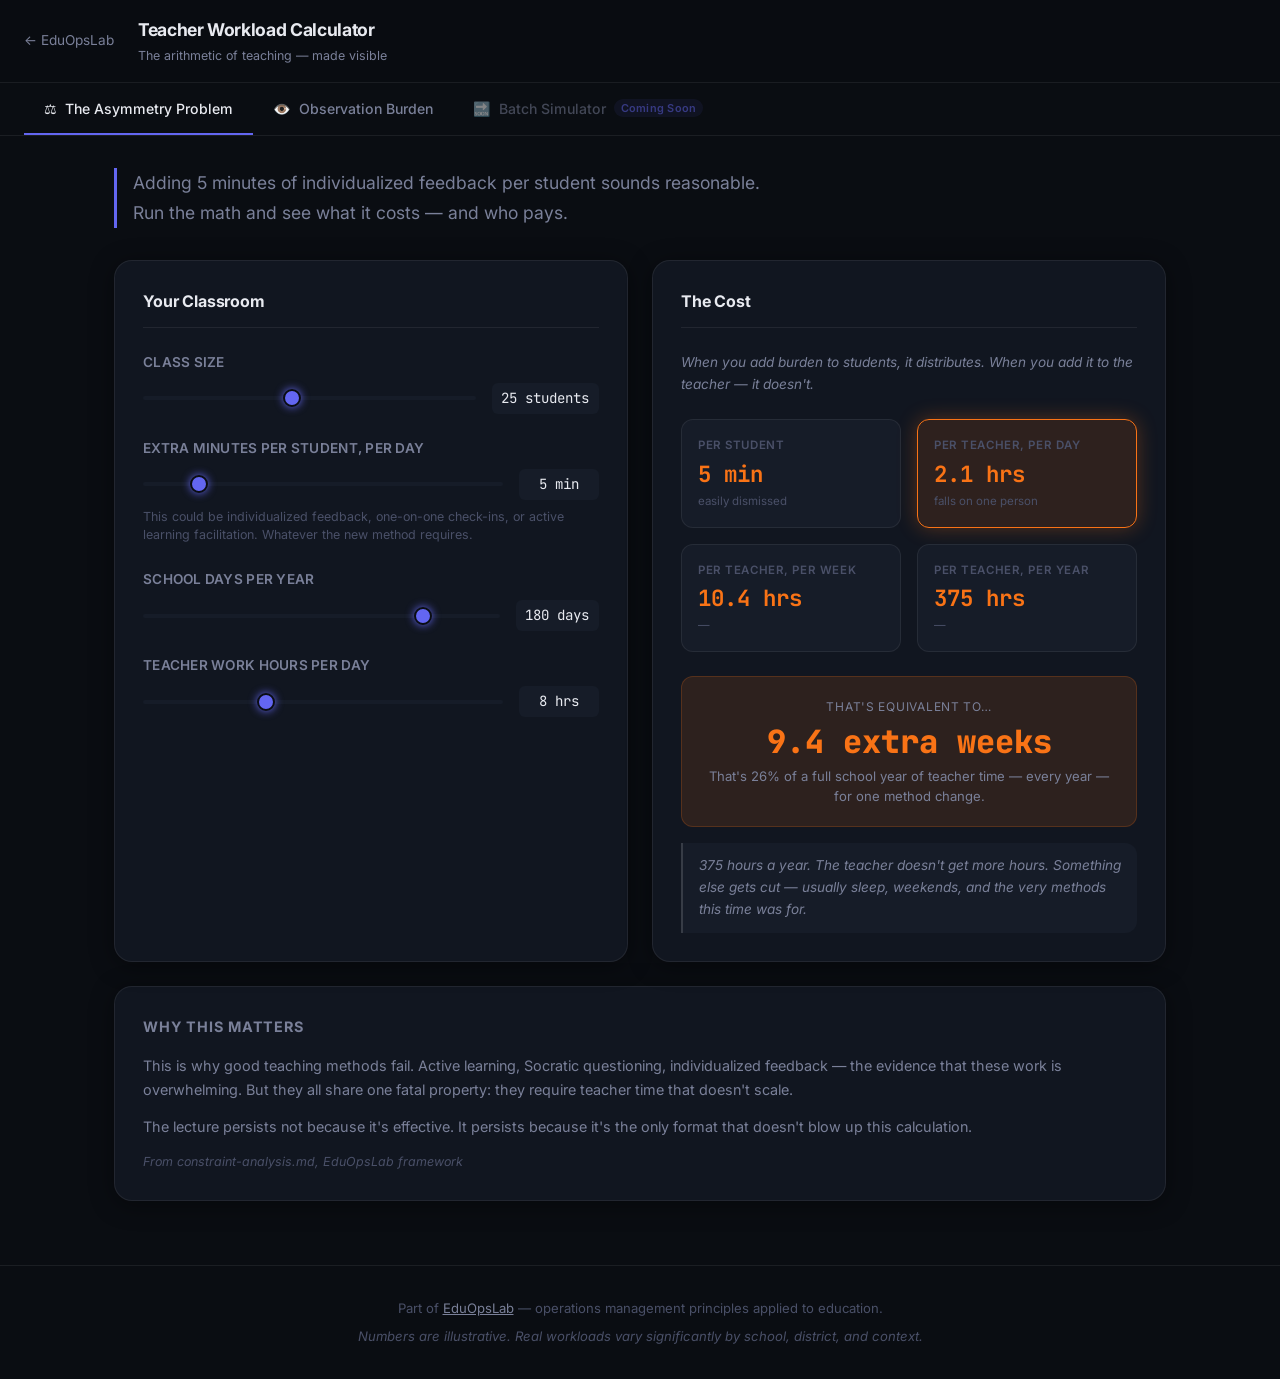
==== apps/workload-calculator/index.html @ 5784f676 "FEAT: add Workload Calculator app (asymmetry + observation burden)" ====
<!--Copyright (c) 2026 Mustafa Uzumeri. All rights reserved.-->
<!DOCTYPE html>
<html lang="en">
<head>
  <meta charset="UTF-8" />
  <meta name="viewport" content="width=device-width, initial-scale=1.0" />
  <title>Teacher Workload Calculator — EduOpsLab</title>
  <meta name="description" content="Calculate the real arithmetic of teacher workload — and what micro-process tools can do about it." />
  <link rel="preconnect" href="https://fonts.googleapis.com" />
  <link rel="preconnect" href="https://fonts.gstatic.com" crossorigin />
  <link href="https://fonts.googleapis.com/css2?family=Inter:wght@300;400;500;600;700;800;900&family=JetBrains+Mono:wght@400;600&display=swap" rel="stylesheet" />
  <link rel="stylesheet" href="style.css" />
</head>
<body>
  <header class="app-header">
    <a class="back-link" href="../../index.html">← EduOpsLab</a>
    <div class="header-title">
      <h1>Teacher Workload Calculator</h1>
      <p class="header-sub">The arithmetic of teaching — made visible</p>
    </div>
  </header>

  <nav class="tab-nav" role="tablist">
    <button class="tab-btn active" data-tab="asymmetry" role="tab" aria-selected="true" id="tab-asymmetry">
      <span class="tab-icon">⚖️</span>
      <span class="tab-label">The Asymmetry Problem</span>
    </button>
    <button class="tab-btn" data-tab="observation" role="tab" aria-selected="false" id="tab-observation">
      <span class="tab-icon">👁️</span>
      <span class="tab-label">Observation Burden</span>
    </button>
    <button class="tab-btn coming-soon" disabled role="tab" aria-disabled="true" id="tab-batch">
      <span class="tab-icon">🔜</span>
      <span class="tab-label">Batch Simulator</span>
      <span class="badge">Coming Soon</span>
    </button>
  </nav>

  <main class="app-main">

    <!-- ===== TAB 1: ASYMMETRY CALCULATOR ===== -->
    <section class="tab-panel active" id="panel-asymmetry" role="tabpanel" aria-labelledby="tab-asymmetry">
      <div class="panel-intro">
        <p class="panel-lede">Adding 5 minutes of individualized feedback per student sounds reasonable. Run the math and see what it costs — and who pays.</p>
      </div>

      <div class="calc-layout">
        <div class="inputs-card card">
          <h2 class="card-title">Your Classroom</h2>

          <div class="input-group">
            <label for="class-size">Class size</label>
            <div class="slider-row">
              <input type="range" id="class-size" min="5" max="50" value="25" step="1" />
              <output class="slider-output" id="class-size-out">25 students</output>
            </div>
          </div>

          <div class="input-group">
            <label for="extra-minutes">Extra minutes per student, per day</label>
            <div class="slider-row">
              <input type="range" id="extra-minutes" min="1" max="30" value="5" step="1" />
              <output class="slider-output" id="extra-minutes-out">5 min</output>
            </div>
            <p class="input-hint">This could be individualized feedback, one-on-one check-ins, or active learning facilitation. Whatever the new method requires.</p>
          </div>

          <div class="input-group">
            <label for="school-days">School days per year</label>
            <div class="slider-row">
              <input type="range" id="school-days" min="100" max="200" value="180" step="5" />
              <output class="slider-output" id="school-days-out">180 days</output>
            </div>
          </div>

          <div class="input-group">
            <label for="teacher-hours">Teacher work hours per day</label>
            <div class="slider-row">
              <input type="range" id="teacher-hours" min="6" max="12" value="8" step="0.5" />
              <output class="slider-output" id="teacher-hours-out">8 hrs</output>
            </div>
          </div>
        </div>

        <div class="results-card card">
          <h2 class="card-title">The Cost</h2>
          <p class="cost-note">When you add burden to students, it distributes. When you add it to the teacher — it doesn't.</p>

          <div class="metric-grid">
            <div class="metric burden">
              <div class="metric-label">Per student</div>
              <div class="metric-value" id="cost-per-student">5 min</div>
              <div class="metric-sub">easily dismissed</div>
            </div>
            <div class="metric burden highlight-metric">
              <div class="metric-label">Per teacher, per day</div>
              <div class="metric-value" id="cost-per-day">125 min</div>
              <div class="metric-sub">falls on one person</div>
            </div>
            <div class="metric burden">
              <div class="metric-label">Per teacher, per week</div>
              <div class="metric-value" id="cost-per-week">10.4 hrs</div>
              <div class="metric-sub">—</div>
            </div>
            <div class="metric burden">
              <div class="metric-label">Per teacher, per year</div>
              <div class="metric-value" id="cost-per-year">375 hrs</div>
              <div class="metric-sub">—</div>
            </div>
          </div>

          <div class="equivalence-block">
            <div class="equiv-label">That's equivalent to…</div>
            <div class="equiv-value" id="equiv-weeks">—</div>
            <div class="equiv-explanation" id="equiv-explanation">—</div>
          </div>

          <p class="insight-callout" id="asymmetry-insight">—</p>
        </div>
      </div>

      <div class="explainer card">
        <h3>Why this matters</h3>
        <p>This is why good teaching methods fail. Active learning, Socratic questioning, individualized feedback — the evidence that these work is overwhelming. But they all share one fatal property: they require teacher time that doesn't scale.</p>
        <p>The lecture persists not because it's effective. It persists because it's the only format that doesn't blow up this calculation.</p>
        <p class="explainer-source">From <em>constraint-analysis.md</em>, EduOpsLab framework</p>
      </div>
    </section>

    <!-- ===== TAB 2: OBSERVATION BURDEN ===== -->
    <section class="tab-panel" id="panel-observation" role="tabpanel" aria-labelledby="tab-observation">
      <div class="panel-intro">
        <p class="panel-lede">IEP documentation is mandatory, high-stakes, and unreasonably time-consuming. This calculator shows what it costs today — and what micro-process tools can recover.</p>
      </div>

      <div class="calc-layout">
        <div class="inputs-card card">
          <h2 class="card-title">Your Documentation Load</h2>

          <div class="input-group">
            <label for="obs-students">Number of students with IEP goals</label>
            <div class="slider-row">
              <input type="range" id="obs-students" min="1" max="30" value="8" step="1" />
              <output class="slider-output" id="obs-students-out">8 students</output>
            </div>
          </div>

          <div class="input-group">
            <label for="goals-per-student">IEP goals per student (average)</label>
            <div class="slider-row">
              <input type="range" id="goals-per-student" min="1" max="10" value="3" step="1" />
              <output class="slider-output" id="goals-per-student-out">3 goals</output>
            </div>
          </div>

          <div class="input-group">
            <label for="obs-per-goal">Observations needed per goal per week</label>
            <div class="slider-row">
              <input type="range" id="obs-per-goal" min="1" max="10" value="3" step="1" />
              <output class="slider-output" id="obs-per-goal-out">3 observations</output>
            </div>
          </div>

          <div class="divider-label">Time per observation</div>

          <div class="input-group">
            <label for="batch-obs-time">Traditional method <span class="method-tag batch-tag">batch</span></label>
            <div class="slider-row">
              <input type="range" id="batch-obs-time" min="2" max="20" value="10" step="1" />
              <output class="slider-output" id="batch-obs-time-out">10 min</output>
            </div>
            <p class="input-hint">Find your binder, locate the student, fill in the form, write a note, file it.</p>
          </div>

          <div class="input-group">
            <label for="micro-obs-time">Micro-process method <span class="method-tag micro-tag">flow</span></label>
            <div class="slider-row">
              <input type="range" id="micro-obs-time" min="0.5" max="5" value="1" step="0.5" />
              <output class="slider-output" id="micro-obs-time-out">1 min</output>
            </div>
            <p class="input-hint">4-tap flow on a phone during a natural pause. Student → Goal → Rating → Note. Done.</p>
          </div>
        </div>

        <div class="results-card card">
          <h2 class="card-title">The Numbers</h2>

          <div class="total-obs">
            <span class="total-label">Total observations per week</span>
            <span class="total-value" id="total-obs">72</span>
          </div>

          <div class="comparison-table">
            <div class="comparison-row header-row">
              <div></div>
              <div class="col-batch">Batch Method</div>
              <div class="col-micro">Micro-Process</div>
            </div>
            <div class="comparison-row">
              <div class="row-label">Hours/week</div>
              <div class="col-batch burden" id="batch-hrs-week">—</div>
              <div class="col-micro saving" id="micro-hrs-week">—</div>
            </div>
            <div class="comparison-row">
              <div class="row-label">Hours/month</div>
              <div class="col-batch burden" id="batch-hrs-month">—</div>
              <div class="col-micro saving" id="micro-hrs-month">—</div>
            </div>
            <div class="comparison-row">
              <div class="row-label">Hours/year</div>
              <div class="col-batch burden" id="batch-hrs-year">—</div>
              <div class="col-micro saving" id="micro-hrs-year">—</div>
            </div>
          </div>

          <div class="savings-block">
            <div class="savings-label">Time recovered per year</div>
            <div class="savings-value" id="hours-saved">—</div>
            <div class="savings-sub" id="days-saved">—</div>
          </div>

          <p class="insight-callout" id="obs-insight">—</p>
        </div>
      </div>

      <div class="explainer card">
        <h3>The design principle</h3>
        <p>The transaction cost of using the tool must be lower than the cognitive cost of not using it. If the tool demands a context switch — open laptop, navigate to app, fill out form — it's a batch interrupt. It steals time from the production process.</p>
        <p>The tool must fit inside the teacher's natural workflow like a reflex. The teacher contributes the high-value micro-judgment. The machine handles everything downstream.</p>
        <p class="explainer-source">From <em>micro-process design principles</em>, EduOpsLab framework</p>
      </div>
    </section>

    <!-- ===== TAB 3: COMING SOON ===== -->
    <section class="tab-panel" id="panel-batch" role="tabpanel" aria-labelledby="tab-batch">
      <div class="coming-soon-panel">
        <div class="cs-icon">📊</div>
        <h2>Batch Variability Simulator</h2>
        <p>An animated visualization showing what happens when students with different learning rates are forced through the same batch schedule.</p>
        <ul class="cs-features">
          <li>Configure N students with randomly distributed "processing times"</li>
          <li>Watch the batch move — some students bored, some drowning</li>
          <li>See WIP accumulation and defect compounding in real time</li>
          <li>Compare side-by-side: batch schedule vs. individual-paced flow</li>
        </ul>
        <p class="cs-note">The asymmetry and observation calculators lay the quantitative foundation. The batch simulator adds the visual argument for <em>why</em> batching fails — not just how much it costs.</p>
      </div>
    </section>

  </main>

  <footer class="app-footer">
    <p>Part of <a href="../../index.html">EduOpsLab</a> — operations management principles applied to education.</p>
    <p class="footer-note">Numbers are illustrative. Real workloads vary significantly by school, district, and context.</p>
  </footer>

  <script src="app.js"></script>
</body>
</html>
---- apps/workload-calculator/style.css ----
/* Copyright (c) 2026 Mustafa Uzumeri. All rights reserved. */

/* ============================================================
   TOKENS & RESET
   ============================================================ */
:root {
  --bg:           #0a0d12;
  --bg-card:      #111620;
  --bg-card-2:    #161c28;
  --border:       rgba(255,255,255,0.07);
  --border-hover: rgba(255,255,255,0.14);

  --text:         #e8eaf0;
  --text-muted:   #7a8099;
  --text-dim:     #4a5068;

  --burden:       #f97316;   /* orange — the cost */
  --burden-dim:   rgba(249,115,22,0.12);
  --burden-glow:  rgba(249,115,22,0.3);

  --save:         #14b8a6;   /* teal — the relief */
  --save-dim:     rgba(20,184,166,0.12);
  --save-glow:    rgba(20,184,166,0.3);

  --accent:       #6366f1;   /* indigo — UI accents */
  --accent-dim:   rgba(99,102,241,0.15);

  --radius:       12px;
  --radius-lg:    18px;
  --shadow:       0 4px 24px rgba(0,0,0,0.4);

  --mono:         'JetBrains Mono', monospace;
  --sans:         'Inter', system-ui, sans-serif;
}

*, *::before, *::after { box-sizing: border-box; margin: 0; padding: 0; }

html { font-size: 16px; scroll-behavior: smooth; }

body {
  font-family: var(--sans);
  background: var(--bg);
  color: var(--text);
  min-height: 100vh;
  line-height: 1.6;
  -webkit-font-smoothing: antialiased;
}

/* ============================================================
   HEADER
   ============================================================ */
.app-header {
  background: rgba(10,13,18,0.95);
  border-bottom: 1px solid var(--border);
  padding: 1rem 1.5rem;
  display: flex;
  align-items: center;
  gap: 1.5rem;
  position: sticky;
  top: 0;
  z-index: 100;
  backdrop-filter: blur(12px);
}

.back-link {
  color: var(--text-muted);
  text-decoration: none;
  font-size: 0.85rem;
  white-space: nowrap;
  transition: color 0.2s;
}
.back-link:hover { color: var(--text); }

.header-title h1 {
  font-size: 1.1rem;
  font-weight: 700;
  letter-spacing: -0.02em;
  color: var(--text);
}
.header-sub {
  font-size: 0.78rem;
  color: var(--text-muted);
  margin-top: 0.1rem;
}

/* ============================================================
   TAB NAVIGATION
   ============================================================ */
.tab-nav {
  display: flex;
  gap: 0;
  padding: 0 1.5rem;
  border-bottom: 1px solid var(--border);
  background: var(--bg);
  overflow-x: auto;
  scrollbar-width: none;
}
.tab-nav::-webkit-scrollbar { display: none; }

.tab-btn {
  display: flex;
  align-items: center;
  gap: 0.5rem;
  padding: 1rem 1.25rem;
  background: none;
  border: none;
  border-bottom: 2px solid transparent;
  color: var(--text-muted);
  font-family: var(--sans);
  font-size: 0.88rem;
  font-weight: 500;
  cursor: pointer;
  white-space: nowrap;
  transition: color 0.2s, border-color 0.2s;
  position: relative;
}
.tab-btn:hover:not(:disabled) { color: var(--text); }
.tab-btn.active {
  color: var(--text);
  border-bottom-color: var(--accent);
}
.tab-btn.coming-soon {
  opacity: 0.5;
  cursor: not-allowed;
}
.badge {
  font-size: 0.68rem;
  font-weight: 600;
  padding: 0.15rem 0.45rem;
  background: var(--accent-dim);
  color: var(--accent);
  border-radius: 999px;
  letter-spacing: 0.02em;
}

/* ============================================================
   MAIN LAYOUT
   ============================================================ */
.app-main { 
  max-width: 1100px; 
  margin: 0 auto; 
  padding: 2rem 1.5rem 4rem; 
}

.tab-panel { display: none; }
.tab-panel.active { display: block; }

.panel-intro {
  margin-bottom: 2rem;
}
.panel-lede {
  font-size: 1.1rem;
  color: var(--text-muted);
  max-width: 680px;
  line-height: 1.7;
  border-left: 3px solid var(--accent);
  padding-left: 1rem;
}

/* ============================================================
   CARDS
   ============================================================ */
.card {
  background: var(--bg-card);
  border: 1px solid var(--border);
  border-radius: var(--radius-lg);
  padding: 1.75rem;
  box-shadow: var(--shadow);
}
.card-title {
  font-size: 1rem;
  font-weight: 700;
  letter-spacing: -0.01em;
  color: var(--text);
  margin-bottom: 1.5rem;
  padding-bottom: 0.75rem;
  border-bottom: 1px solid var(--border);
}

.calc-layout {
  display: grid;
  grid-template-columns: 1fr 1fr;
  gap: 1.5rem;
  margin-bottom: 1.5rem;
}

@media (max-width: 720px) {
  .calc-layout { grid-template-columns: 1fr; }
}

/* ============================================================
   INPUT CONTROLS
   ============================================================ */
.input-group {
  margin-bottom: 1.5rem;
}
.input-group:last-child { margin-bottom: 0; }

.input-group label {
  display: block;
  font-size: 0.85rem;
  font-weight: 600;
  color: var(--text-muted);
  margin-bottom: 0.6rem;
  letter-spacing: 0.02em;
  text-transform: uppercase;
}

.slider-row {
  display: flex;
  align-items: center;
  gap: 1rem;
}

input[type="range"] {
  flex: 1;
  -webkit-appearance: none;
  appearance: none;
  height: 4px;
  background: var(--bg-card-2);
  border-radius: 999px;
  outline: none;
  cursor: pointer;
  transition: background 0.2s;
}
input[type="range"]::-webkit-slider-thumb {
  -webkit-appearance: none;
  width: 18px;
  height: 18px;
  border-radius: 50%;
  background: var(--accent);
  border: 2px solid var(--bg);
  box-shadow: 0 0 8px var(--accent);
  cursor: pointer;
  transition: transform 0.15s, box-shadow 0.15s;
}
input[type="range"]::-webkit-slider-thumb:hover {
  transform: scale(1.2);
  box-shadow: 0 0 14px var(--accent);
}
input[type="range"]:focus-visible {
  outline: 2px solid var(--accent);
  outline-offset: 4px;
  border-radius: 4px;
}

.slider-output {
  font-family: var(--mono);
  font-size: 0.88rem;
  color: var(--text);
  background: var(--bg-card-2);
  padding: 0.25rem 0.6rem;
  border-radius: 6px;
  min-width: 80px;
  text-align: center;
  white-space: nowrap;
}

.input-hint {
  font-size: 0.78rem;
  color: var(--text-dim);
  margin-top: 0.5rem;
  line-height: 1.5;
}

.divider-label {
  font-size: 0.75rem;
  font-weight: 700;
  color: var(--text-dim);
  text-transform: uppercase;
  letter-spacing: 0.06em;
  margin: 1.5rem 0 1rem;
  display: flex;
  align-items: center;
  gap: 0.75rem;
}
.divider-label::after {
  content: '';
  flex: 1;
  height: 1px;
  background: var(--border);
}

.method-tag {
  font-size: 0.7rem;
  font-weight: 700;
  padding: 0.1rem 0.4rem;
  border-radius: 4px;
  text-transform: uppercase;
  letter-spacing: 0.04em;
}
.batch-tag { background: var(--burden-dim); color: var(--burden); }
.micro-tag { background: var(--save-dim); color: var(--save); }

/* ============================================================
   RESULTS — ASYMMETRY CALCULATOR
   ============================================================ */
.cost-note {
  font-size: 0.85rem;
  color: var(--text-muted);
  margin-bottom: 1.5rem;
  font-style: italic;
}

.metric-grid {
  display: grid;
  grid-template-columns: 1fr 1fr;
  gap: 1rem;
  margin-bottom: 1.5rem;
}

.metric {
  background: var(--bg-card-2);
  border: 1px solid var(--border);
  border-radius: var(--radius);
  padding: 1rem;
  transition: border-color 0.3s;
}
.metric.highlight-metric {
  border-color: var(--burden);
  background: var(--burden-dim);
  box-shadow: 0 0 20px var(--burden-glow);
}
.metric-label {
  font-size: 0.72rem;
  font-weight: 600;
  color: var(--text-dim);
  text-transform: uppercase;
  letter-spacing: 0.05em;
  margin-bottom: 0.4rem;
}
.metric-value {
  font-family: var(--mono);
  font-size: 1.4rem;
  font-weight: 700;
  color: var(--burden);
  line-height: 1.2;
  transition: all 0.3s;
}
.metric-sub {
  font-size: 0.72rem;
  color: var(--text-dim);
  margin-top: 0.25rem;
}

.equivalence-block {
  background: var(--burden-dim);
  border: 1px solid rgba(249,115,22,0.2);
  border-radius: var(--radius);
  padding: 1.25rem;
  margin-bottom: 1rem;
  text-align: center;
}
.equiv-label {
  font-size: 0.75rem;
  color: var(--text-muted);
  text-transform: uppercase;
  letter-spacing: 0.06em;
  margin-bottom: 0.5rem;
}
.equiv-value {
  font-family: var(--mono);
  font-size: 2rem;
  font-weight: 900;
  color: var(--burden);
  line-height: 1.1;
  transition: all 0.3s;
}
.equiv-explanation {
  font-size: 0.82rem;
  color: var(--text-muted);
  margin-top: 0.5rem;
  line-height: 1.5;
}

/* ============================================================
   RESULTS — OBSERVATION BURDEN
   ============================================================ */
.total-obs {
  display: flex;
  align-items: center;
  justify-content: space-between;
  background: var(--bg-card-2);
  border-radius: var(--radius);
  padding: 0.75rem 1rem;
  margin-bottom: 1.25rem;
}
.total-label {
  font-size: 0.82rem;
  color: var(--text-muted);
  font-weight: 600;
}
.total-value {
  font-family: var(--mono);
  font-size: 1.3rem;
  font-weight: 700;
  color: var(--text);
}

.comparison-table {
  border: 1px solid var(--border);
  border-radius: var(--radius);
  overflow: hidden;
  margin-bottom: 1.25rem;
}
.comparison-row {
  display: grid;
  grid-template-columns: 1fr 1fr 1fr;
  border-bottom: 1px solid var(--border);
}
.comparison-row:last-child { border-bottom: none; }
.comparison-row > div {
  padding: 0.6rem 0.85rem;
  font-size: 0.85rem;
}
.comparison-row.header-row > div {
  font-size: 0.72rem;
  font-weight: 700;
  text-transform: uppercase;
  letter-spacing: 0.05em;
  color: var(--text-dim);
  background: var(--bg-card-2);
}
.row-label { color: var(--text-muted); }
.col-batch {
  font-family: var(--mono);
  font-weight: 600;
  color: var(--burden);
  background: var(--burden-dim);
}
.col-micro {
  font-family: var(--mono);
  font-weight: 600;
  color: var(--save);
  background: var(--save-dim);
}

.savings-block {
  background: var(--save-dim);
  border: 1px solid rgba(20,184,166,0.25);
  border-radius: var(--radius);
  padding: 1.25rem;
  margin-bottom: 1rem;
  text-align: center;
  box-shadow: 0 0 20px var(--save-glow);
}
.savings-label {
  font-size: 0.75rem;
  color: var(--text-muted);
  text-transform: uppercase;
  letter-spacing: 0.06em;
  margin-bottom: 0.5rem;
}
.savings-value {
  font-family: var(--mono);
  font-size: 2rem;
  font-weight: 900;
  color: var(--save);
  line-height: 1.1;
  transition: all 0.3s;
}
.savings-sub {
  font-size: 0.82rem;
  color: var(--text-muted);
  margin-top: 0.5rem;
}

/* ============================================================
   SHARED CALLOUT
   ============================================================ */
.insight-callout {
  font-size: 0.85rem;
  color: var(--text-muted);
  line-height: 1.6;
  padding: 0.75rem 1rem;
  border-left: 2px solid var(--border-hover);
  background: var(--bg-card-2);
  border-radius: 0 var(--radius) var(--radius) 0;
  font-style: italic;
}

/* ============================================================
   EXPLAINER BLOCK
   ============================================================ */
.explainer {
  margin-top: 1.5rem;
}
.explainer h3 {
  font-size: 0.9rem;
  font-weight: 700;
  color: var(--text-muted);
  text-transform: uppercase;
  letter-spacing: 0.06em;
  margin-bottom: 1rem;
}
.explainer p {
  font-size: 0.9rem;
  color: var(--text-muted);
  line-height: 1.7;
  margin-bottom: 0.75rem;
}
.explainer p:last-child { margin-bottom: 0; }
.explainer-source {
  font-size: 0.78rem !important;
  color: var(--text-dim) !important;
  margin-top: 0.5rem;
  font-style: italic;
}

/* ============================================================
   COMING SOON PANEL
   ============================================================ */
.coming-soon-panel {
  max-width: 560px;
  margin: 4rem auto;
  text-align: center;
}
.cs-icon { font-size: 3.5rem; margin-bottom: 1.5rem; }
.coming-soon-panel h2 {
  font-size: 1.5rem;
  font-weight: 800;
  margin-bottom: 1rem;
  letter-spacing: -0.02em;
}
.coming-soon-panel > p {
  font-size: 0.95rem;
  color: var(--text-muted);
  margin-bottom: 1.5rem;
  line-height: 1.7;
}
.cs-features {
  text-align: left;
  background: var(--bg-card);
  border: 1px solid var(--border);
  border-radius: var(--radius);
  padding: 1.25rem 1.25rem 1.25rem 2.25rem;
  margin-bottom: 1.5rem;
}
.cs-features li {
  font-size: 0.88rem;
  color: var(--text-muted);
  line-height: 1.6;
  margin-bottom: 0.5rem;
}
.cs-features li:last-child { margin-bottom: 0; }
.cs-note {
  font-size: 0.83rem;
  color: var(--text-dim);
  font-style: italic;
  line-height: 1.6;
}

/* ============================================================
   FOOTER
   ============================================================ */
.app-footer {
  text-align: center;
  padding: 2rem 1.5rem;
  border-top: 1px solid var(--border);
  color: var(--text-dim);
  font-size: 0.82rem;
  line-height: 1.6;
}
.app-footer a { color: var(--text-muted); }
.app-footer a:hover { color: var(--text); }
.footer-note { margin-top: 0.4rem; font-style: italic; }

/* ============================================================
   ANIMATIONS
   ============================================================ */
@keyframes fadeIn {
  from { opacity: 0; transform: translateY(12px); }
  to   { opacity: 1; transform: translateY(0); }
}
.tab-panel.active {
  animation: fadeIn 0.25s ease;
}

.metric-value, .equiv-value, .savings-value {
  transition: color 0.3s, transform 0.15s;
}
.metric-value.bump, .equiv-value.bump, .savings-value.bump {
  transform: scale(1.08);
}
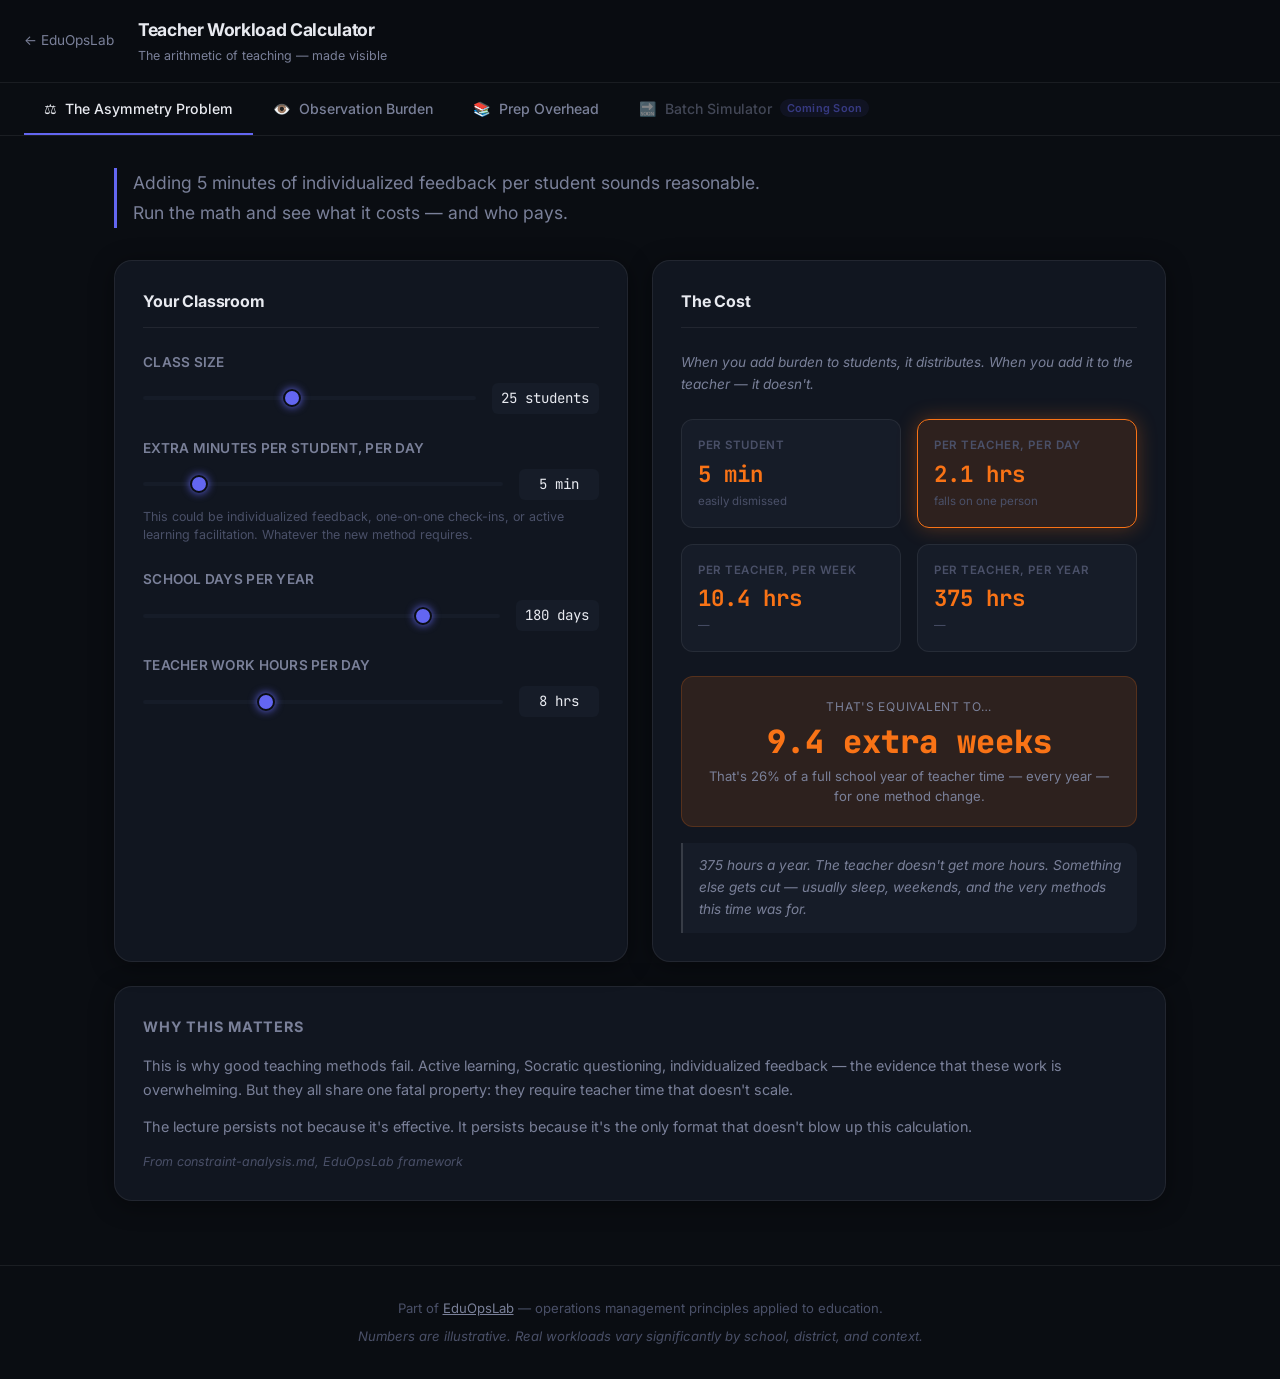
==== commit ba878836: "FEAT: add Prep Overhead tab to Workload Calculator + MP-5 idea" ====
--- a/apps/workload-calculator/index.html
+++ b/apps/workload-calculator/index.html
@@ -29,6 +29,10 @@
       <span class="tab-icon">👁️</span>
       <span class="tab-label">Observation Burden</span>
     </button>
+    <button class="tab-btn" data-tab="prep" role="tab" aria-selected="false" id="tab-prep">
+      <span class="tab-icon">📚</span>
+      <span class="tab-label">Prep Overhead</span>
+    </button>
     <button class="tab-btn coming-soon" disabled role="tab" aria-disabled="true" id="tab-batch">
       <span class="tab-icon">🔜</span>
       <span class="tab-label">Batch Simulator</span>
@@ -231,7 +235,139 @@
       </div>
     </section>
 
-    <!-- ===== TAB 3: COMING SOON ===== -->
+    <!-- ===== TAB 3: PREP OVERHEAD ===== -->
+    <section class="tab-panel" id="panel-prep" role="tabpanel" aria-labelledby="tab-prep">
+      <div class="panel-intro">
+        <p class="panel-lede">Microservices cost more to create individually than lectures — but a shared library changes the economics. Here's where the break-even is.</p>
+      </div>
+
+      <div class="calc-layout">
+        <div class="inputs-card card">
+          <h2 class="card-title">Your Course Structure</h2>
+
+          <div class="input-group">
+            <label for="topics">Topics / units per course</label>
+            <div class="slider-row">
+              <input type="range" id="topics" min="5" max="40" value="20" step="1" />
+              <output class="slider-output" id="topics-out">20 topics</output>
+            </div>
+          </div>
+
+          <div class="divider-label">Batch Teaching Prep <span class="method-tag batch-tag">batch</span></div>
+
+          <div class="input-group">
+            <label for="batch-prep-hrs">Hours to prepare one lecture</label>
+            <div class="slider-row">
+              <input type="range" id="batch-prep-hrs" min="0.5" max="10" value="3" step="0.5" />
+              <output class="slider-output" id="batch-prep-hrs-out">3 hrs</output>
+            </div>
+            <p class="input-hint">Slides, notes, examples. Publisher materials reduce this further.</p>
+          </div>
+
+          <div class="input-group">
+            <label for="batch-refresh">Content refreshed each year (%)</label>
+            <div class="slider-row">
+              <input type="range" id="batch-refresh" min="5" max="100" value="20" step="5" />
+              <output class="slider-output" id="batch-refresh-out">20%</output>
+            </div>
+            <p class="input-hint">Year 1 is full prep. Year 2+ you refresh a portion of slides.</p>
+          </div>
+
+          <div class="divider-label">Microservice Prep <span class="method-tag micro-tag">flow</span></div>
+
+          <div class="input-group">
+            <label for="micro-per-topic">Microservices per topic</label>
+            <div class="slider-row">
+              <input type="range" id="micro-per-topic" min="2" max="20" value="6" step="1" />
+              <output class="slider-output" id="micro-per-topic-out">6 units</output>
+            </div>
+            <p class="input-hint">Each micro-unit is a bounded, precise teaching interaction — a mini-activity, prompt, or check-in.</p>
+          </div>
+
+          <div class="input-group">
+            <label for="micro-create-hrs">Hours to create one microservice from scratch</label>
+            <div class="slider-row">
+              <input type="range" id="micro-create-hrs" min="0.5" max="12" value="4" step="0.5" />
+              <output class="slider-output" id="micro-create-hrs-out">4 hrs</output>
+            </div>
+            <p class="input-hint">Higher than a lecture slide — a microservice must work standalone, with no surrounding lecture to carry it.</p>
+          </div>
+
+          <div class="input-group">
+            <label for="library-share">Sourced from shared library — Year 1 (%)</label>
+            <div class="slider-row">
+              <input type="range" id="library-share" min="0" max="90" value="40" step="5" />
+              <output class="slider-output" id="library-share-out">40%</output>
+            </div>
+            <p class="input-hint">Like publisher PowerPoints for lectures. A mature library raises this to 70–80%+.</p>
+          </div>
+
+          <div class="input-group">
+            <label for="micro-refresh">Microservices refreshed year-over-year (%)</label>
+            <div class="slider-row">
+              <input type="range" id="micro-refresh" min="0" max="50" value="10" step="5" />
+              <output class="slider-output" id="micro-refresh-out">10%</output>
+            </div>
+            <p class="input-hint">Well-designed microservices are stable — content changes less than presentation.</p>
+          </div>
+        </div>
+
+        <div class="results-card card">
+          <h2 class="card-title">Prep Hours Comparison</h2>
+
+          <div class="prep-year-tabs">
+            <button class="prep-year-btn active" data-year="1">Year 1</button>
+            <button class="prep-year-btn" data-year="2">Year 2+</button>
+          </div>
+
+          <div class="comparison-table" style="margin-top:1rem">
+            <div class="comparison-row header-row">
+              <div></div>
+              <div class="col-batch">Batch</div>
+              <div class="col-micro">Micro-Service</div>
+            </div>
+            <div class="comparison-row">
+              <div class="row-label">Total prep hours</div>
+              <div class="col-batch burden" id="prep-batch-total">—</div>
+              <div class="col-micro" id="prep-micro-total">—</div>
+            </div>
+            <div class="comparison-row">
+              <div class="row-label">Hours built from scratch</div>
+              <div class="col-batch burden" id="prep-batch-scratch">—</div>
+              <div class="col-micro" id="prep-micro-scratch">—</div>
+            </div>
+            <div class="comparison-row">
+              <div class="row-label">Hours sourced / reused</div>
+              <div class="col-batch" id="prep-batch-shared">—</div>
+              <div class="col-micro saving" id="prep-micro-shared">—</div>
+            </div>
+          </div>
+
+          <div class="break-even-block">
+            <div class="be-label">Break-even library share rate</div>
+            <div class="be-value" id="prep-breakeven">—</div>
+            <div class="be-sub" id="prep-breakeven-sub">—</div>
+          </div>
+
+          <div class="savings-block" id="prep-savings-block" style="margin-top:1rem">
+            <div class="savings-label" id="prep-verdict-label">—</div>
+            <div class="savings-value" id="prep-delta">—</div>
+            <div class="savings-sub" id="prep-delta-sub">—</div>
+          </div>
+
+          <p class="insight-callout" id="prep-insight">—</p>
+        </div>
+      </div>
+
+      <div class="explainer card">
+        <h3>The library economics argument</h3>
+        <p>Publisher-supplied PowerPoints and test banks already subsidize batch teaching at scale — individual teachers don't build from scratch. A shared microservice library applies the same economic model to individualized teaching: the creation cost is amortized across thousands of classrooms, not borne by one teacher.</p>
+        <p>The transition cost is real: Year 1 with a thin library costs more than batch. Year 2+ with a deep library costs less — and the quality of each micro-interaction is higher because specialists built it, not an overloaded classroom teacher under time pressure.</p>
+        <p class="explainer-source">From <em>MP-5, ideas.md</em>, EduOpsLab framework</p>
+      </div>
+    </section>
+
+    <!-- ===== TAB 4: COMING SOON ===== -->
     <section class="tab-panel" id="panel-batch" role="tabpanel" aria-labelledby="tab-batch">
       <div class="coming-soon-panel">
         <div class="cs-icon">📊</div>
--- a/apps/workload-calculator/style.css
+++ b/apps/workload-calculator/style.css
@@ -508,6 +508,67 @@
 }
 
 /* ============================================================
+   PREP OVERHEAD TAB SPECIFIC
+   ============================================================ */
+.prep-year-tabs {
+  display: flex;
+  gap: 0.5rem;
+  margin-bottom: 0.25rem;
+}
+.prep-year-btn {
+  flex: 1;
+  padding: 0.5rem 1rem;
+  background: var(--bg-card-2);
+  border: 1px solid var(--border);
+  border-radius: var(--radius);
+  color: var(--text-muted);
+  font-family: var(--sans);
+  font-size: 0.85rem;
+  font-weight: 600;
+  cursor: pointer;
+  transition: all 0.2s;
+}
+.prep-year-btn:hover { color: var(--text); border-color: var(--border-hover); }
+.prep-year-btn.active {
+  background: var(--accent-dim);
+  border-color: var(--accent);
+  color: var(--text);
+}
+
+.break-even-block {
+  background: var(--bg-card-2);
+  border: 1px solid var(--border);
+  border-radius: var(--radius);
+  padding: 1.25rem;
+  margin-top: 1rem;
+  text-align: center;
+}
+.be-label {
+  font-size: 0.75rem;
+  color: var(--text-muted);
+  text-transform: uppercase;
+  letter-spacing: 0.06em;
+  margin-bottom: 0.5rem;
+}
+.be-value {
+  font-family: var(--mono);
+  font-size: 1.6rem;
+  font-weight: 800;
+  color: var(--accent);
+  line-height: 1.2;
+  transition: all 0.3s;
+}
+.be-sub {
+  font-size: 0.8rem;
+  color: var(--text-muted);
+  margin-top: 0.4rem;
+}
+
+/* dynamic color for micro total cell */
+.col-micro.cheaper { color: var(--save); }
+.col-micro.pricier { color: var(--burden); }
+
+/* ============================================================
    COMING SOON PANEL
    ============================================================ */
 .coming-soon-panel {
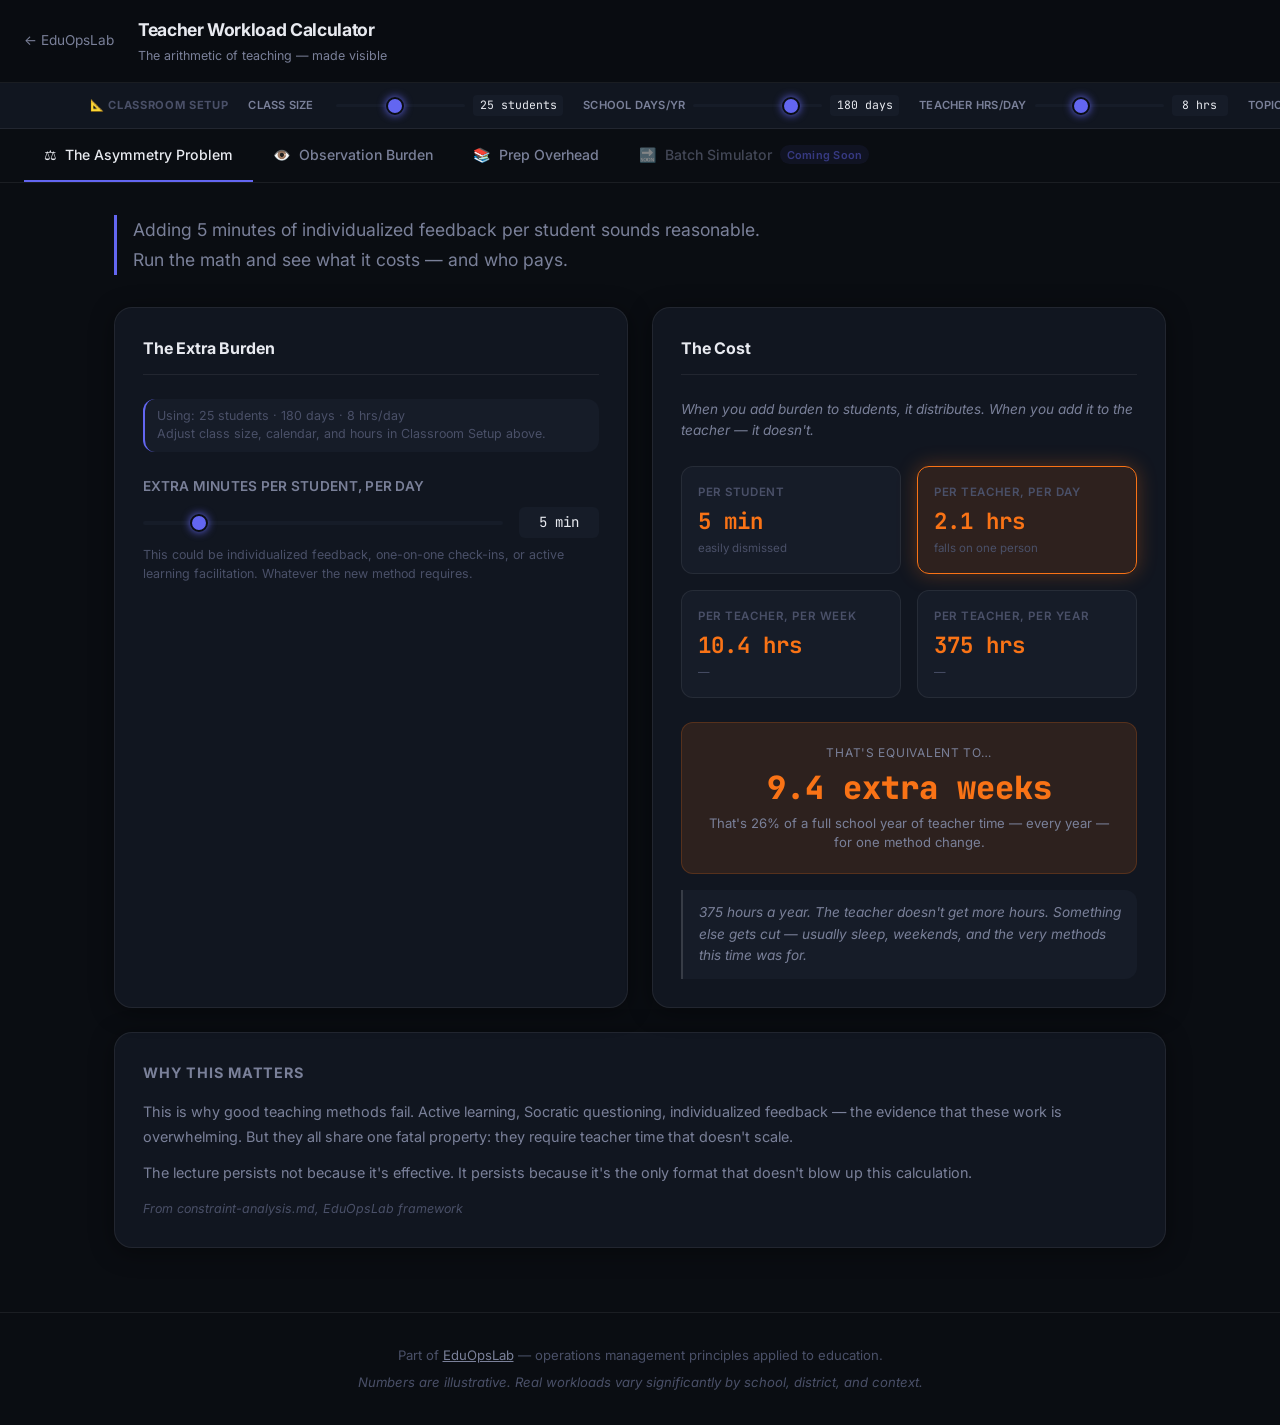
==== commit 30133b2e: "FEAT: add shared Classroom Setup config bar (Option A refactor)" ====
--- a/apps/workload-calculator/index.html
+++ b/apps/workload-calculator/index.html
@@ -20,6 +20,34 @@
     </div>
   </header>
 
+  <div class="config-bar" role="region" aria-label="Classroom Setup">
+    <div class="config-bar-inner">
+      <span class="config-bar-label">📐 Classroom Setup</span>
+      <div class="config-grid">
+        <div class="config-item">
+          <label for="cfg-class-size">Class size</label>
+          <input type="range" id="cfg-class-size" min="5" max="50" value="25" step="1" />
+          <output class="config-output" id="cfg-class-size-out">25 students</output>
+        </div>
+        <div class="config-item">
+          <label for="cfg-school-days">School days/yr</label>
+          <input type="range" id="cfg-school-days" min="100" max="200" value="180" step="5" />
+          <output class="config-output" id="cfg-school-days-out">180 days</output>
+        </div>
+        <div class="config-item">
+          <label for="cfg-teacher-hours">Teacher hrs/day</label>
+          <input type="range" id="cfg-teacher-hours" min="6" max="12" value="8" step="0.5" />
+          <output class="config-output" id="cfg-teacher-hours-out">8 hrs</output>
+        </div>
+        <div class="config-item">
+          <label for="cfg-topics">Topics/course</label>
+          <input type="range" id="cfg-topics" min="5" max="40" value="20" step="1" />
+          <output class="config-output" id="cfg-topics-out">20 topics</output>
+        </div>
+      </div>
+    </div>
+  </div>
+
   <nav class="tab-nav" role="tablist">
     <button class="tab-btn active" data-tab="asymmetry" role="tab" aria-selected="true" id="tab-asymmetry">
       <span class="tab-icon">⚖️</span>
@@ -50,15 +78,8 @@
 
       <div class="calc-layout">
         <div class="inputs-card card">
-          <h2 class="card-title">Your Classroom</h2>
-
-          <div class="input-group">
-            <label for="class-size">Class size</label>
-            <div class="slider-row">
-              <input type="range" id="class-size" min="5" max="50" value="25" step="1" />
-              <output class="slider-output" id="class-size-out">25 students</output>
-            </div>
-          </div>
+          <h2 class="card-title">The Extra Burden</h2>
+          <p class="config-context">Using: <span id="asymm-config-summary">25 students · 180 days · 8 hrs/day</span><br>Adjust class size, calendar, and hours in Classroom Setup above.</p>
 
           <div class="input-group">
             <label for="extra-minutes">Extra minutes per student, per day</label>
@@ -67,22 +88,6 @@
               <output class="slider-output" id="extra-minutes-out">5 min</output>
             </div>
             <p class="input-hint">This could be individualized feedback, one-on-one check-ins, or active learning facilitation. Whatever the new method requires.</p>
-          </div>
-
-          <div class="input-group">
-            <label for="school-days">School days per year</label>
-            <div class="slider-row">
-              <input type="range" id="school-days" min="100" max="200" value="180" step="5" />
-              <output class="slider-output" id="school-days-out">180 days</output>
-            </div>
-          </div>
-
-          <div class="input-group">
-            <label for="teacher-hours">Teacher work hours per day</label>
-            <div class="slider-row">
-              <input type="range" id="teacher-hours" min="6" max="12" value="8" step="0.5" />
-              <output class="slider-output" id="teacher-hours-out">8 hrs</output>
-            </div>
           </div>
         </div>
 
@@ -245,13 +250,7 @@
         <div class="inputs-card card">
           <h2 class="card-title">Your Course Structure</h2>
 
-          <div class="input-group">
-            <label for="topics">Topics / units per course</label>
-            <div class="slider-row">
-              <input type="range" id="topics" min="5" max="40" value="20" step="1" />
-              <output class="slider-output" id="topics-out">20 topics</output>
-            </div>
-          </div>
+          <p class="config-context">Topics per course: <span id="topics-out" class="config-echo">20 topics</span> — adjust in Classroom Setup above.</p>
 
           <div class="divider-label">Batch Teaching Prep <span class="method-tag batch-tag">batch</span></div>
 
--- a/apps/workload-calculator/style.css
+++ b/apps/workload-calculator/style.css
@@ -81,6 +81,95 @@
   font-size: 0.78rem;
   color: var(--text-muted);
   margin-top: 0.1rem;
+}
+
+/* ============================================================
+   CLASSROOM SETUP CONFIG BAR
+   Persistent strip between the app header and the tab navigation.
+   Holds the four parameters shared across all calculator tabs.
+   ============================================================ */
+.config-bar {
+  background: var(--bg-card);
+  border-bottom: 1px solid var(--border);
+  padding: 0.75rem 1.5rem;
+}
+.config-bar-inner {
+  max-width: 1100px;
+  margin: 0 auto;
+  display: flex;
+  align-items: center;
+  gap: 1.25rem;
+}
+.config-bar-label {
+  font-size: 0.7rem;
+  font-weight: 700;
+  color: var(--text-dim);
+  text-transform: uppercase;
+  letter-spacing: 0.06em;
+  white-space: nowrap;
+  flex-shrink: 0;
+}
+.config-grid {
+  display: grid;
+  grid-template-columns: repeat(4, 1fr);
+  gap: 0.75rem 1.25rem;
+  flex: 1;
+}
+.config-item {
+  display: flex;
+  align-items: center;
+  gap: 0.5rem;
+}
+.config-item label {
+  font-size: 0.7rem;
+  font-weight: 600;
+  color: var(--text-muted);
+  white-space: nowrap;
+  min-width: 80px;
+  text-transform: uppercase;
+  letter-spacing: 0.02em;
+}
+.config-item input[type="range"] {
+  flex: 1;
+  height: 3px;
+}
+.config-output {
+  font-family: var(--mono);
+  font-size: 0.72rem;
+  color: var(--text);
+  background: var(--bg-card-2);
+  padding: 0.1rem 0.4rem;
+  border-radius: 4px;
+  min-width: 56px;
+  text-align: center;
+  white-space: nowrap;
+}
+
+/* In-panel context notes that echo the shared config value */
+.config-context {
+  font-size: 0.78rem;
+  color: var(--text-dim);
+  line-height: 1.5;
+  margin-bottom: 1.5rem;
+  padding: 0.5rem 0.75rem;
+  background: var(--bg-card-2);
+  border-radius: var(--radius);
+  border-left: 2px solid var(--accent);
+}
+.config-echo {
+  font-family: var(--mono);
+  font-size: 0.78rem;
+  color: var(--accent);
+  font-weight: 600;
+}
+
+@media (max-width: 860px) {
+  .config-grid { grid-template-columns: repeat(2, 1fr); }
+}
+@media (max-width: 520px) {
+  .config-bar-label { display: none; }
+  .config-grid { grid-template-columns: 1fr 1fr; }
+  .config-item label { min-width: 60px; font-size: 0.65rem; }
 }
 
 /* ============================================================
